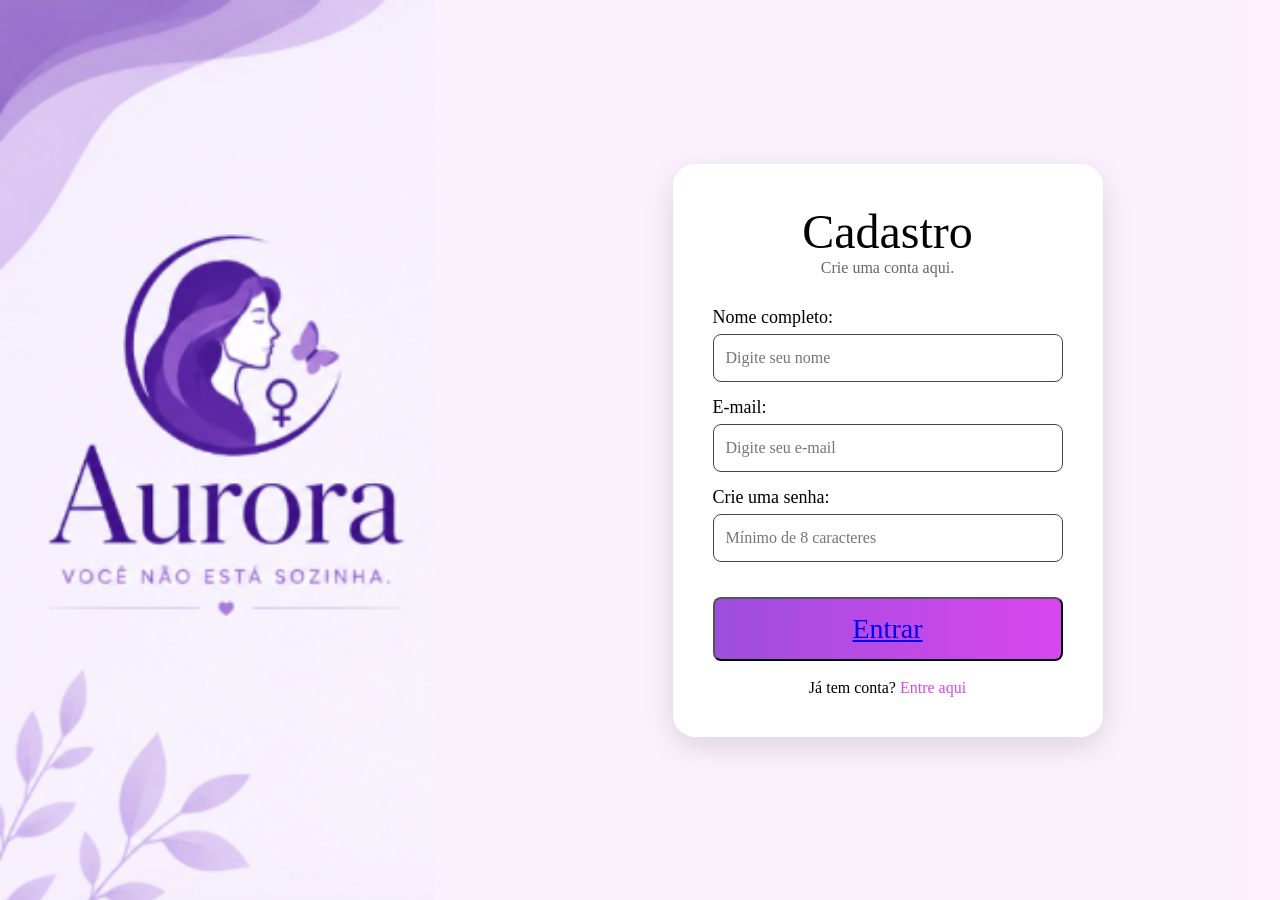
==== index.html @ 991b13a7 "Add files via upload" ====
<!DOCTYPE html>
<html lang="pt-BR">
<head>
    <meta charset="UTF-8">
    <title>Cadastro Aurora</title>
    <link rel="stylesheet" href="css/style_index.css">
</head>
<body>

    <div class="container">

        <!-- Lado esquerdo -->
        <div class="lado-esquerdo">

            <div class="logo">
               
            </div>

        </div>

        <!-- Lado direito -->
        <div class="lado-direito">

            <div class="card">

                <h1>Cadastro</h1>

                <p class="subtitulo">
                    Crie uma conta aqui.
                </p>

                <form action="#" method="post">

                    <label for="nome">Nome completo:</label>
                    <input
                        type="text"
                        id="nome"
                        name="nome"
                        placeholder="Digite seu nome"
                        required
                    >

                    <label for="email">E-mail:</label>
                    <input
                        type="email"
                        id="email"
                        name="email"
                        placeholder="Digite seu e-mail"
                        required
                    >

                    <label for="senha">Crie uma senha:</label>
                    <input
                        type="password"
                        id="senha"
                        name="senha"
                        placeholder="Mínimo de 8 caracteres"
                        minlength="8"
                        required
                    >

                    <button type="submit" class="btn">
                        
                        <a href="inicio.html">Entrar</a>  
                    </button>

                </form>

                <p class="texto">
                    Já tem conta?
                    <a href="login.html">Entre aqui</a>
                </p>

            </div>

        </div>

    </div>

</body>
</html>
---- css/style_index.css ----
*{
    margin:0;
    padding:0;
    box-sizing:border-box;
    font-family: Georgia, serif;
}

body{
    background-color: #FCF1FC;
    background-image: url("../imagens/fundo_body.png");
    background-repeat: no-repeat;
    background-position: top left;
    background-size: contain;

    min-height: 100vh;

    display: flex;
    justify-content: center;
    align-items: center;
}

.container{
    width:1100px;
    max-width:95%;
    height:700px;
    display:flex;
}

.lado-esquerdo{
    width:45%;
    display:flex;
    justify-content:center;
    align-items:center;
}

.logo{
    width:320px;
}

.logo img{
    width:100%;
}

.lado-direito{
    width:55%;
    display:flex;
    justify-content:center;
    align-items:center;
}

.card{
    width:430px;
    background:#fff;
    padding:40px;
    border-radius:22px;
    box-shadow:0 10px 30px rgba(0,0,0,.12);
}

h1{
    text-align:center;
    font-size:48px;
    font-weight:normal;
}

.subtitulo{
    text-align:center;
    color:#666;
    margin-bottom:30px;
}

label{
    display:block;
    margin:15px 0 6px;
    font-size:18px;
}

input{
    width:100%;
    height:48px;
    padding:12px;
    border:1px solid #444;
    border-radius:8px;
    font-size:16px;
}

input:focus{
    outline:none;
    border-color:#b04df3;
}

.btn{
    display:block;
    width:100%;
    margin-top:35px;
    padding:14px;
    text-align:center;
    text-decoration:none;
    font-size:28px;
    color:white;
    border-radius:8px;
    background:linear-gradient(90deg,#9d4edd,#d946ef);
}

.btn:hover{
    opacity:.9;
}

.texto{
    margin-top:18px;
    text-align:center;
}

.texto a{
    color:#d946ef;
    text-decoration:none;
}
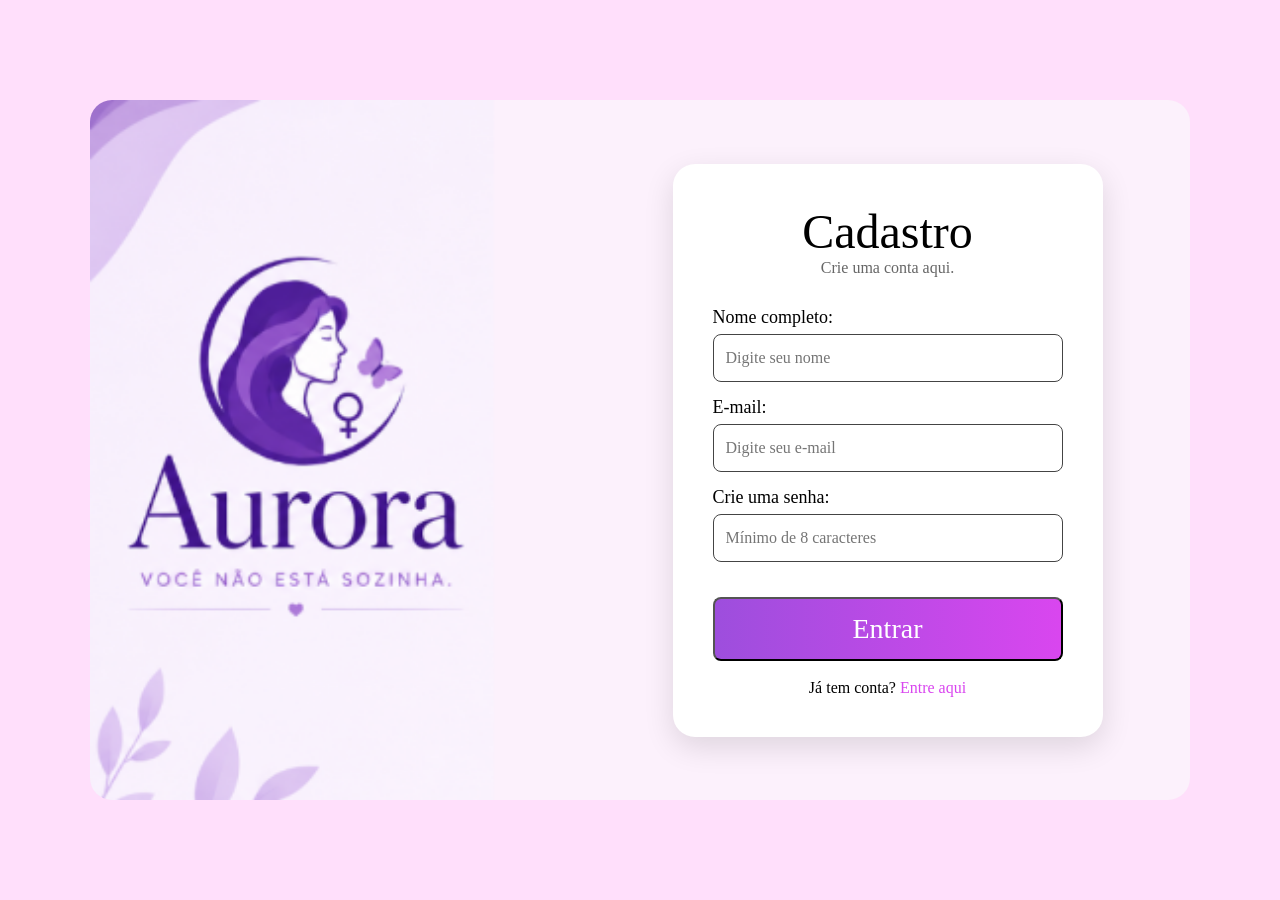
==== commit 2dd65d4b: "Add files via upload" ====
--- a/index.html
+++ b/index.html
@@ -1,10 +1,12 @@
 <!DOCTYPE html>
 <html lang="pt-BR">
+
 <head>
     <meta charset="UTF-8">
     <title>Cadastro Aurora</title>
     <link rel="stylesheet" href="css/style_index.css">
 </head>
+
 <body>
 
     <div class="container">
@@ -13,7 +15,7 @@
         <div class="lado-esquerdo">
 
             <div class="logo">
-               
+
             </div>
 
         </div>
@@ -32,36 +34,17 @@
                 <form action="#" method="post">
 
                     <label for="nome">Nome completo:</label>
-                    <input
-                        type="text"
-                        id="nome"
-                        name="nome"
-                        placeholder="Digite seu nome"
-                        required
-                    >
+                    <input type="text" id="nome" name="nome" placeholder="Digite seu nome" required>
 
                     <label for="email">E-mail:</label>
-                    <input
-                        type="email"
-                        id="email"
-                        name="email"
-                        placeholder="Digite seu e-mail"
-                        required
-                    >
+                    <input type="email" id="email" name="email" placeholder="Digite seu e-mail" required>
 
                     <label for="senha">Crie uma senha:</label>
-                    <input
-                        type="password"
-                        id="senha"
-                        name="senha"
-                        placeholder="Mínimo de 8 caracteres"
-                        minlength="8"
-                        required
-                    >
+                    <input type="password" id="senha" name="senha" placeholder="Mínimo de 8 caracteres" minlength="8"
+                        required>
 
                     <button type="submit" class="btn">
-                        
-                        <a href="inicio.html">Entrar</a>  
+                        Entrar
                     </button>
 
                 </form>
@@ -76,6 +59,7 @@
         </div>
 
     </div>
+    <script src="js/script.js"></script>
+</body>
 
-</body>
 </html>
--- a/css/style_index.css
+++ b/css/style_index.css
@@ -6,14 +6,8 @@
 }
 
 body{
-    background-color: #FCF1FC;
-    background-image: url("../imagens/fundo_body.png");
-    background-repeat: no-repeat;
-    background-position: top left;
-    background-size: contain;
-
+    background-color: #ffdffb;
     min-height: 100vh;
-
     display: flex;
     justify-content: center;
     align-items: center;
@@ -24,6 +18,11 @@
     max-width:95%;
     height:700px;
     display:flex;
+    background-image: url("../imagens/fundo_body.png");
+    background-repeat: no-repeat;
+    background-position: center;
+    background-size: cover;
+    border-radius:22px;
 }
 
 .lado-esquerdo{
